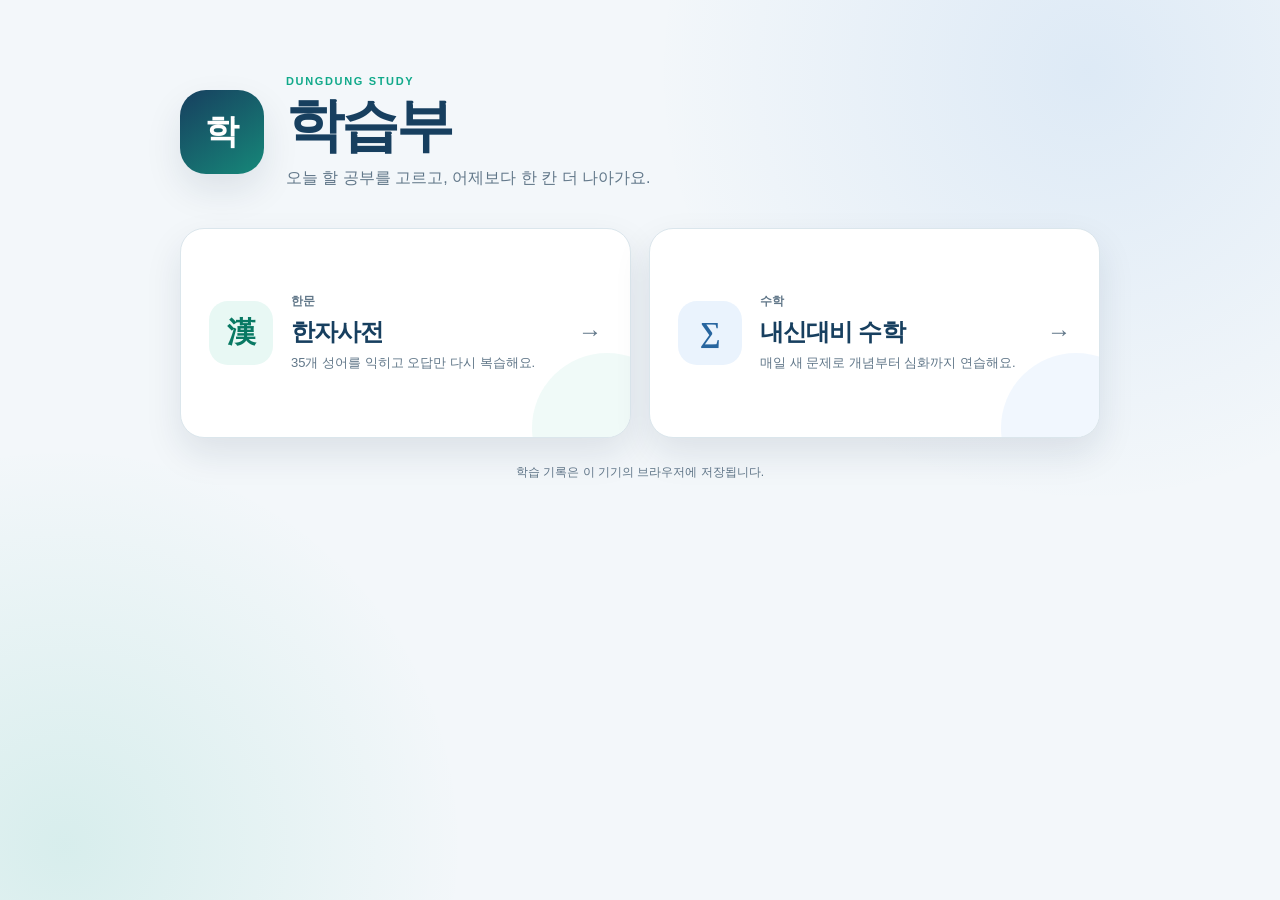
==== index.html @ 16a53449 "Launch 학습부 with Hanja v4 and Math v10" ====
<!doctype html>
<html lang="ko">
<head>
  <meta charset="utf-8">
  <meta name="viewport" content="width=device-width,initial-scale=1">
  <meta name="description" content="한문과 수학을 매일 가볍게 익히는 아이 전용 학습 사이트">
  <title>학습부</title>
  <link rel="stylesheet" href="assets/style.css">
</head>
<body>
  <main class="page-shell">
    <header class="hero">
      <div class="brand" aria-hidden="true">학</div>
      <div>
        <p class="eyebrow">DUNGDUNG STUDY</p>
        <h1>학습부</h1>
        <p class="intro">오늘 할 공부를 고르고, 어제보다 한 칸 더 나아가요.</p>
      </div>
    </header>

    <section class="subjects" aria-labelledby="subjects-title">
      <h2 id="subjects-title" class="sr-only">과목 선택</h2>
      <a class="subject-card hanja" href="hanja-quiz/">
        <span class="subject-icon" aria-hidden="true">漢</span>
        <span class="subject-copy">
          <span class="subject-label">한문</span>
          <strong>한자사전</strong>
          <span>35개 성어를 익히고 오답만 다시 복습해요.</span>
        </span>
        <span class="arrow" aria-hidden="true">→</span>
      </a>

      <a class="subject-card math" href="math-quiz/">
        <span class="subject-icon" aria-hidden="true">∑</span>
        <span class="subject-copy">
          <span class="subject-label">수학</span>
          <strong>내신대비 수학</strong>
          <span>매일 새 문제로 개념부터 심화까지 연습해요.</span>
        </span>
        <span class="arrow" aria-hidden="true">→</span>
      </a>
    </section>

    <p class="storage-note">학습 기록은 이 기기의 브라우저에 저장됩니다.</p>
  </main>
</body>
</html>
---- assets/style.css ----
:root {
  --ink-950: #112b45;
  --ink-800: #173f5f;
  --ink-500: #617789;
  --canvas: #f3f7fa;
  --paper: #ffffff;
  --line: #dbe6ec;
  --mint: #10a98a;
  --mint-soft: #e8f8f4;
  --sky: #2f7fd4;
  --sky-soft: #eaf3fd;
  --shadow: 0 16px 36px rgba(17, 43, 69, .1);
}

* { box-sizing: border-box; }

body {
  margin: 0;
  min-height: 100vh;
  background:
    radial-gradient(circle at 85% 8%, rgba(47, 127, 212, .11), transparent 27rem),
    radial-gradient(circle at 5% 94%, rgba(16, 169, 138, .12), transparent 25rem),
    var(--canvas);
  color: var(--ink-950);
  font: 15px/1.7 "Pretendard", "Noto Sans KR", "Malgun Gothic", Arial, sans-serif;
  word-break: keep-all;
}

.page-shell {
  width: min(920px, calc(100% - 40px));
  margin: 0 auto;
  padding: 72px 0 44px;
}

.hero {
  display: flex;
  align-items: center;
  gap: 22px;
  margin-bottom: 36px;
}

.brand {
  display: grid;
  flex: 0 0 84px;
  width: 84px;
  height: 84px;
  place-items: center;
  border-radius: 26px;
  background: linear-gradient(145deg, var(--ink-800), #168879);
  box-shadow: var(--shadow);
  color: white;
  font-size: 34px;
  font-weight: 900;
}

.eyebrow {
  margin: 0 0 2px;
  color: var(--mint);
  font-size: 11px;
  font-weight: 850;
  letter-spacing: .15em;
}

h1 {
  margin: 0;
  color: var(--ink-800);
  font-size: clamp(36px, 7vw, 58px);
  line-height: 1.1;
  letter-spacing: -.055em;
}

.intro {
  margin: 8px 0 0;
  color: var(--ink-500);
  font-size: 16px;
}

.subjects {
  display: grid;
  grid-template-columns: repeat(2, minmax(0, 1fr));
  gap: 18px;
}

.subject-card {
  position: relative;
  display: grid;
  grid-template-columns: 64px 1fr auto;
  gap: 18px;
  align-items: center;
  min-height: 210px;
  padding: 28px;
  overflow: hidden;
  border: 1px solid var(--line);
  border-radius: 24px;
  background: var(--paper);
  box-shadow: var(--shadow);
  color: inherit;
  text-decoration: none;
  transition: transform .18s ease, box-shadow .18s ease;
}

.subject-card::after {
  content: "";
  position: absolute;
  right: -52px;
  bottom: -66px;
  width: 150px;
  height: 150px;
  border-radius: 50%;
  opacity: .65;
}

.subject-card.hanja::after { background: var(--mint-soft); }
.subject-card.math::after { background: var(--sky-soft); }

.subject-card:hover,
.subject-card:focus-visible {
  transform: translateY(-4px);
  box-shadow: 0 22px 48px rgba(17, 43, 69, .15);
}

.subject-card:focus-visible {
  outline: 3px solid var(--sky);
  outline-offset: 4px;
}

.subject-icon {
  display: grid;
  width: 64px;
  height: 64px;
  place-items: center;
  border-radius: 19px;
  font-family: Batang, serif;
  font-size: 29px;
  font-weight: 900;
}

.hanja .subject-icon { background: var(--mint-soft); color: #087963; }
.math .subject-icon { background: var(--sky-soft); color: #27659f; }

.subject-copy { display: grid; gap: 5px; }
.subject-label { color: var(--ink-500); font-size: 12px; font-weight: 800; }
.subject-copy strong { color: var(--ink-800); font-size: 24px; line-height: 1.3; letter-spacing: -.035em; }
.subject-copy > span:last-child { color: var(--ink-500); font-size: 13px; }
.arrow { position: relative; z-index: 1; color: var(--ink-500); font-size: 24px; }

.storage-note {
  margin: 24px 4px 0;
  color: var(--ink-500);
  font-size: 12px;
  text-align: center;
}

.sr-only {
  position: absolute;
  width: 1px;
  height: 1px;
  padding: 0;
  margin: -1px;
  overflow: hidden;
  clip: rect(0, 0, 0, 0);
  white-space: nowrap;
  border: 0;
}

@media (max-width: 720px) {
  .page-shell { width: min(100% - 28px, 560px); padding-top: 42px; }
  .hero { align-items: flex-start; gap: 16px; margin-bottom: 26px; }
  .brand { flex-basis: 66px; width: 66px; height: 66px; border-radius: 21px; font-size: 28px; }
  .intro { font-size: 14px; }
  .subjects { grid-template-columns: 1fr; }
  .subject-card { min-height: 170px; padding: 22px; }
}

@media (max-width: 420px) {
  .page-shell { width: calc(100% - 22px); padding-top: 28px; }
  .subject-card { grid-template-columns: 54px 1fr auto; gap: 13px; min-height: 150px; padding: 19px 17px; border-radius: 20px; }
  .subject-icon { width: 54px; height: 54px; border-radius: 16px; font-size: 24px; }
  .subject-copy strong { font-size: 21px; }
}
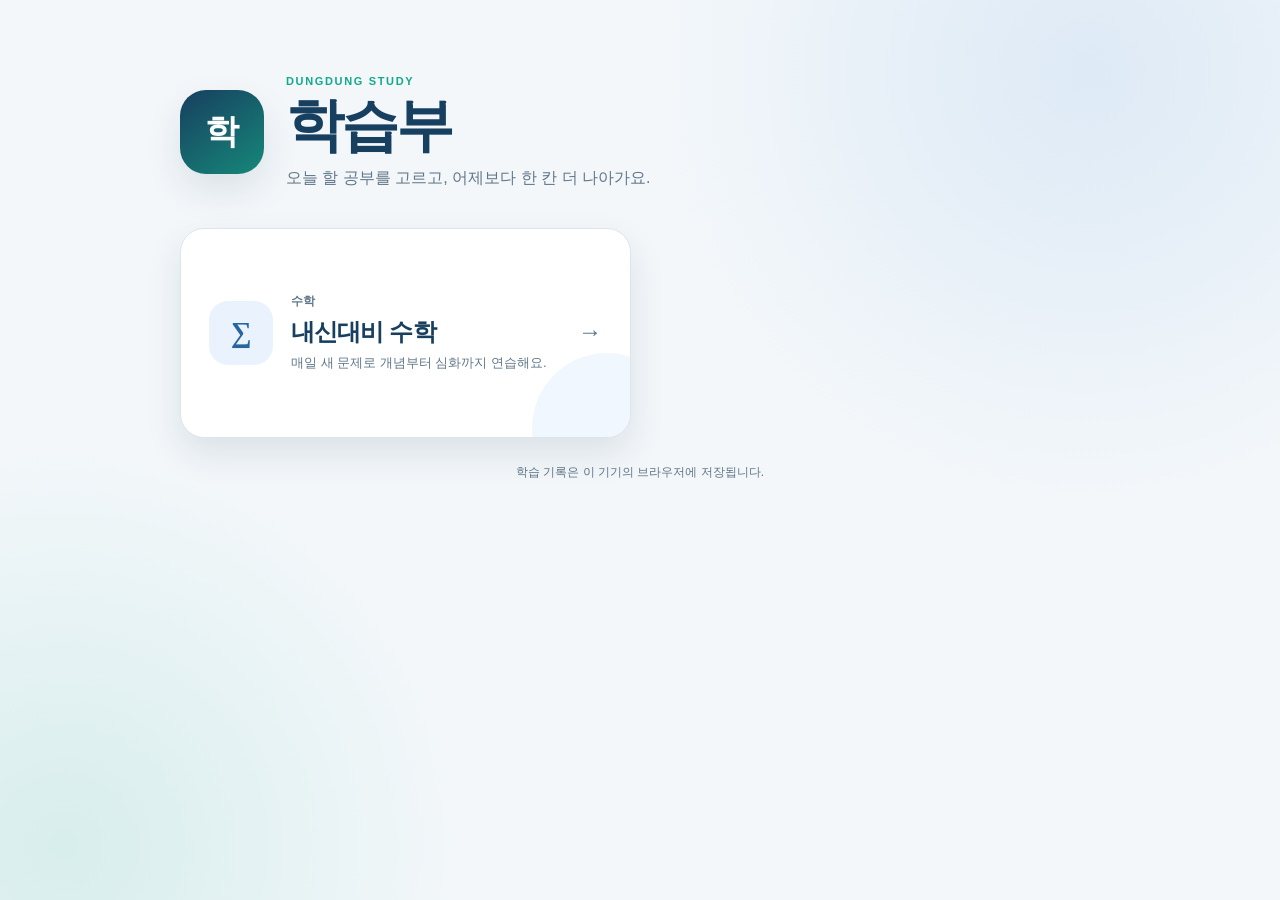
==== commit e7bac9d6: "Hide only the Hanja homepage card; preserve quiz files and learning records" ====
--- a/index.html
+++ b/index.html
@@ -6,6 +6,9 @@
   <meta name="description" content="한문과 수학을 매일 가볍게 익히는 아이 전용 학습 사이트">
   <title>학습부</title>
   <link rel="stylesheet" href="assets/style.css">
+  <style>
+    .subject-card[hidden] { display: none !important; }
+  </style>
 </head>
 <body>
   <main class="page-shell">
@@ -20,7 +23,8 @@
 
     <section class="subjects" aria-labelledby="subjects-title">
       <h2 id="subjects-title" class="sr-only">과목 선택</h2>
-      <a class="subject-card hanja" href="hanja-quiz/">
+      <!-- Temporarily hidden on the home page only; remove hidden to show this card again. -->
+      <a class="subject-card hanja" href="hanja-quiz/" hidden>
         <span class="subject-icon" aria-hidden="true">漢</span>
         <span class="subject-copy">
           <span class="subject-label">한문</span>
